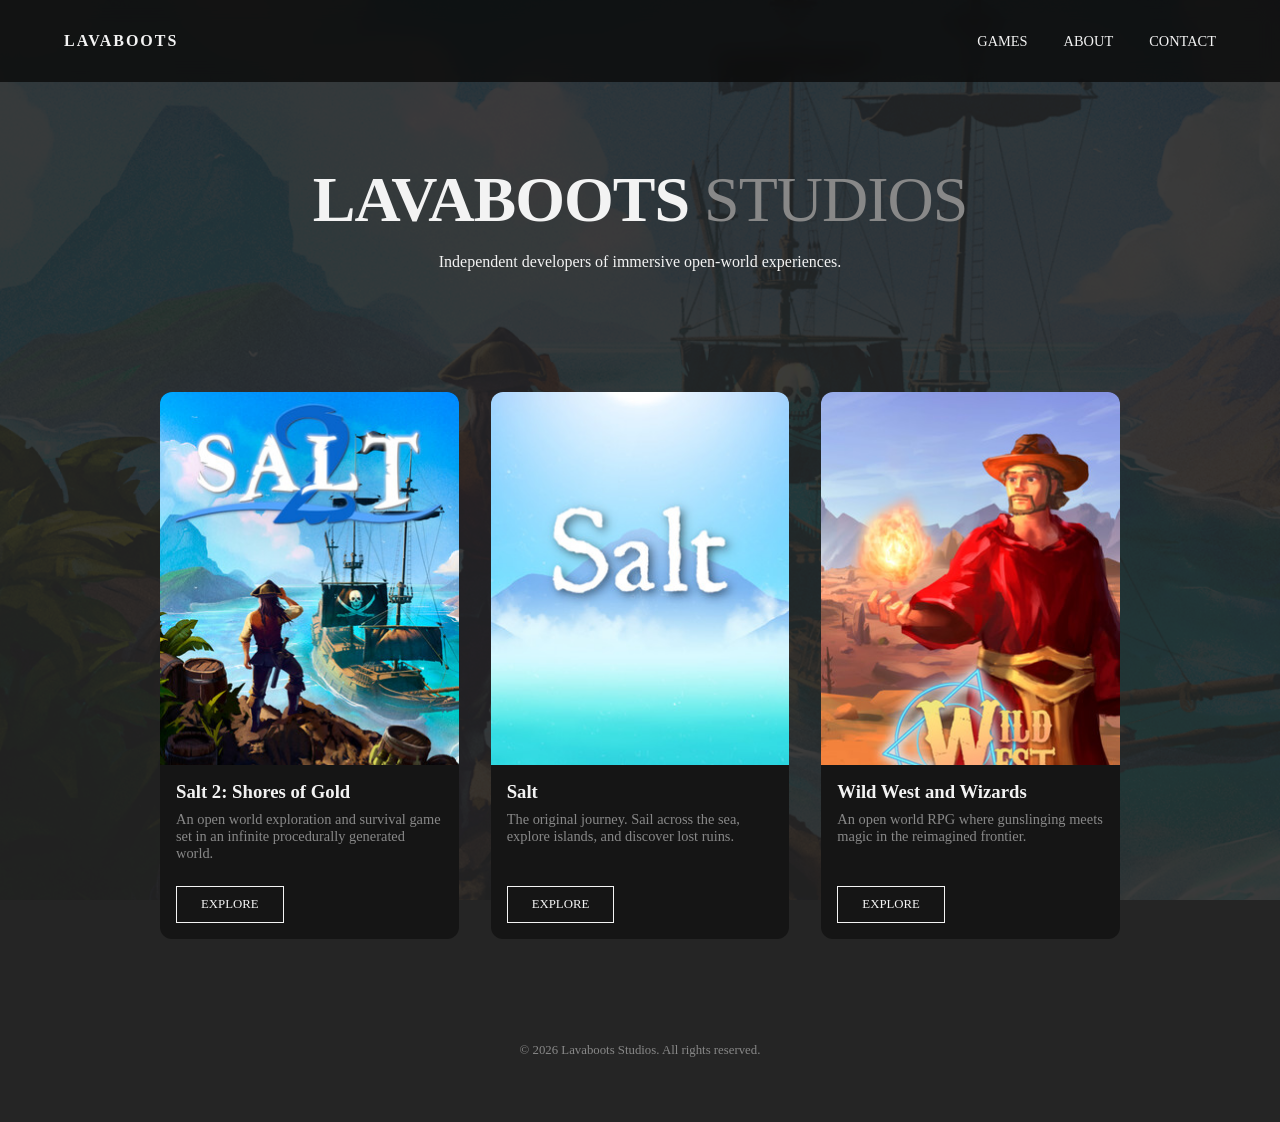
==== index.html @ 8f7a62d0 "Initial commit" ====
<!DOCTYPE html>
<html lang="en">
<head>
    <meta charset="UTF-8">
    <meta name="viewport" content="width=device-width, initial-scale=1.0">
    <title>Lavaboots Studios | Crafting Adventures</title>
    <link rel="stylesheet" href="style.css">
    <link href="https://fonts.googleapis.com/css2?family=Inter:wght@300;700&display=swap" rel="stylesheet">
</head>
<body>

    <nav>
        <div class="logo">LAVABOOTS</div>
        <div class="nav-links">
            <a href="#games">Games</a>
            <a href="#about">About</a>
            <a href="#contact">Contact</a>
        </div>
    </nav>

    <header class="hero">
        <h1>LAVABOOTS <span class="thin">STUDIOS</span></h1>
        <p>Independent developers of immersive open-world experiences.</p>
    </header>

    <section id="games" class="game-grid">
        <div class="game-card">
            <img src="Images/Salt2Logo.jpg" alt="Salt 2:Shores of Gold" class="game-img">
            <div class="game-info">
                <h3>Salt 2: Shores of Gold</h3>
                <p>An open world exploration and survival game set in an infinite procedurally generated world.</p>
                <a href="#" class="btn">Explore</a>
            </div>
        </div>

        <div class="game-card">
            <img src="Images/SaltLogo.jpg" alt="Salt" class="game-img">
            <div class="game-info">
                <h3>Salt</h3>
                <p>The original journey. Sail across the sea, explore islands, and discover lost ruins.</p>
                <a href="#" class="btn">Explore</a>
            </div>
        </div>

        <div class="game-card">
            <img src="Images/WildWestAndWizardsLogo.jpg" alt="Wild West and Wizards" class="game-img">
            <div class="game-info">
                <h3>Wild West and Wizards</h3>
                <p>An open world RPG where gunslinging meets magic in the reimagined frontier.</p>
                <a href="#" class="btn">Explore</a>
            </div>
        </div>
    </section>

    <footer>
        <p>&copy; 2026 Lavaboots Studios. All rights reserved.</p>
    </footer>

    <script src="script.js"></script>
</body>
</html>
---- style.css ----
:root {
    --bg: #0a1328;
    --card-bg: #151515;
    --accent: #f3f3f3;
    --text-muted: #888;
}

* { margin: 0; padding: 0; box-sizing: border-box; }

body {
    position: relative; /* Necessary for the positioning of the background */
    background-color: #252525; /* Fallback color */
    color: #f3f3f3;
    margin: 0;
    min-height: 100vh;
}

body::before {
    content: "";
    position: fixed; /* Stays in place while you scroll */
    top: 0;
    left: 0;
    width: 100%;
    height: 100%;
    
    /* Replace with your image path */
    background-image: url("Images/Background.png"); 
    background-size: cover;
    background-position: center;
    
    /* This controls the "fade" - 0.1 is very faded, 0.5 is half visible */
    opacity: 0.1; 
    
    z-index: -1; /* Puts it behind all your text and images */
    pointer-events: none; /* Ensures you can still click things on top of it */
}

/* Navigation */
nav {
    display: flex;
    justify-content: space-between;
    padding: 2rem 5%;
    position: sticky;
    top: 0;
    background: rgba(10, 10, 10, 0.8);
    backdrop-filter: blur(10px);
    z-index: 100;
}

.logo { font-weight: 700; letter-spacing: 2px; }

.nav-links a {
    color: var(--accent);
    text-decoration: none;
    margin-left: 2rem;
    font-size: 0.9rem;
    text-transform: uppercase;
    transition: opacity 0.3s;
}

.nav-links a:hover { opacity: 0.6; }

/* Hero */
.hero {
    height: 30vh;
    display: flex;
    flex-direction: column;
    justify-content: center;
    align-items: center;
    text-align: center;
    padding: 0 10%;
}

.hero h1 { font-size: 4rem; letter-spacing: -1px; margin-bottom: 1rem; }
.thin { font-weight: 300; color: var(--text-muted); }

/* Game Grid */
.game-grid {
    display: grid;
    /* This limits the entire section's width */
    max-width: 1000px; 
    
    /* This centers the 'box' horizontally */
    margin: 0 auto; 
    
    /* Adjust this to control the size of individual cards */
    grid-template-columns: repeat(auto-fit, minmax(280px, 1fr));
    
    gap: 2rem;
    padding: 40px 20px;
}

.game-card {
    background: var(--card-bg);
    border-radius: 12px;
    overflow: hidden;
    display: flex;
    flex-direction: column; /* Stacks image and info vertically */
    height: 100%; /* Ensures all cards in a row match the tallest one */
}

.game-card:hover { transform: translateY(-10px); }

.game-img {
    width: 100%;
    /* This ensures the image always maintains a set shape */
    aspect-ratio: 4 / 5; 
    
    /* 'cover' ensures the image fills the area without stretching */
    object-fit: cover;
    
    /* This ensures the top of the image (usually the logo) is prioritized */
    object-position: top; 
    
    display: block; 
}

.game-info {
    padding: 1rem; 
    display: flex;
    flex-direction: column;
    /* 2. Make sure it fills the remaining height of the card */
    flex-grow: 1;
}
.game-info h3 { margin-bottom: 0.5rem; }
.game-info p { color: var(--text-muted); font-size: 0.9rem; margin-bottom: 1.5rem; }

.btn {
    display: inline-block;
    padding: 0.6rem 1.5rem;
    border: 1px solid var(--accent);
    color: var(--accent);
    text-decoration: none;
    font-size: 0.8rem;
    text-transform: uppercase;
    transition: all 0.3s;

    /* 3. THE MAGIC LINE: This pushes the button to the bottom */
    margin-top: auto; 
    
    /* Optional: Keeps the button from stretching full-width */
    align-self: flex-start;
}

.btn:hover { background: var(--accent); color: var(--bg); }

footer { text-align: center; padding: 4rem; color: var(--text-muted); font-size: 0.8rem; }
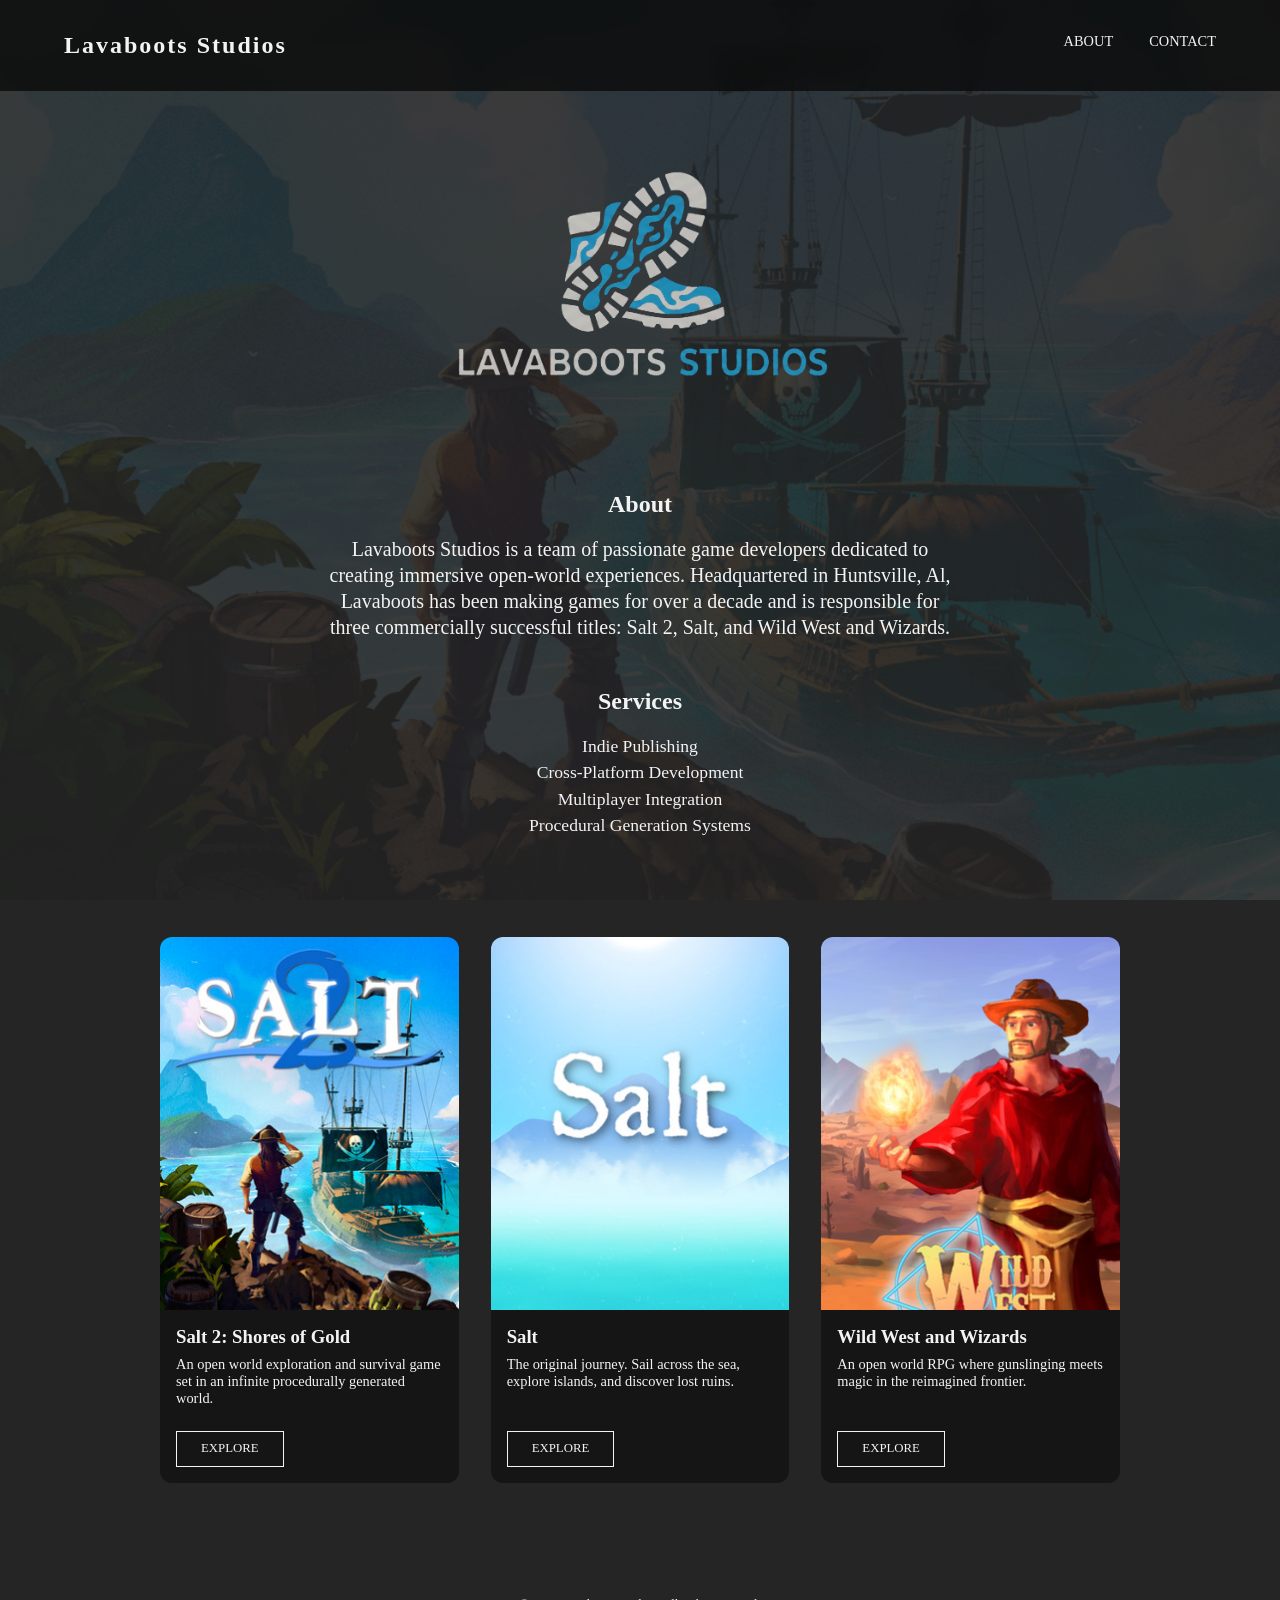
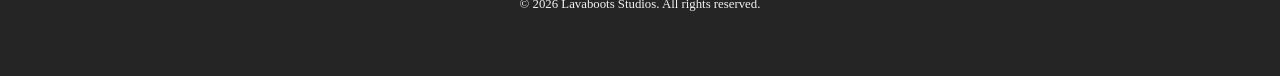
==== commit e64d313d: "Work on website" ====
--- a/index.html
+++ b/index.html
@@ -3,54 +3,71 @@
 <head>
     <meta charset="UTF-8">
     <meta name="viewport" content="width=device-width, initial-scale=1.0">
-    <title>Lavaboots Studios | Crafting Adventures</title>
+    <title>Lavaboots Studios</title>
     <link rel="stylesheet" href="style.css">
-    <link href="https://fonts.googleapis.com/css2?family=Inter:wght@300;700&display=swap" rel="stylesheet">
 </head>
 <body>
 
     <nav>
-        <div class="logo">LAVABOOTS</div>
+        <h1 class="logo">Lavaboots Studios</h1>
         <div class="nav-links">
-            <a href="#games">Games</a>
             <a href="#about">About</a>
             <a href="#contact">Contact</a>
         </div>
     </nav>
 
-    <header class="hero">
-        <h1>LAVABOOTS <span class="thin">STUDIOS</span></h1>
-        <p>Independent developers of immersive open-world experiences.</p>
-    </header>
+    <main>
+        <section class="hero">
+            <img id="image-logo" src="Images/LavabootsLogo.png" alt="Lavaboots Logo" width="400">
+            <h1>About</h1>
+            <br>
+            <p>Lavaboots Studios is a team of passionate game developers 
+            dedicated to creating immersive open-world experiences.
+            Headquartered in Huntsville, Al, Lavaboots has been making 
+            games for over a decade and is responsible for three 
+            commercially successful titles: Salt 2, Salt, and Wild West and Wizards.
+            </p>
+            <h1>Services</h1>
+            <br>
+            <ul>
+                <li>Indie Publishing</li>
+                <li>Cross-Platform Development</li>
+                <li>Multiplayer Integration</li>
+                <li>Procedural Generation Systems</li>
+            </ul>
+        </section>
 
-    <section id="games" class="game-grid">
-        <div class="game-card">
-            <img src="Images/Salt2Logo.jpg" alt="Salt 2:Shores of Gold" class="game-img">
-            <div class="game-info">
-                <h3>Salt 2: Shores of Gold</h3>
-                <p>An open world exploration and survival game set in an infinite procedurally generated world.</p>
-                <a href="#" class="btn">Explore</a>
+        <section id="games" class="game-grid">
+            <div class="game-card">
+                <img src="Images/Salt2Logo.jpg" alt="Salt 2:Shores of Gold" class="game-img">
+                <div class="game-info">
+                    <h3>Salt 2: Shores of Gold</h3>
+                    <p>An open world exploration and survival game set in an infinite procedurally generated world.</p>
+                    <a href="https://store.steampowered.com/app/1574900/Salt_2_Shores_of_Gold/" class="btn" target="_blank" aria-label="Explore Salt Two">Explore</a>
+                </div>
             </div>
-        </div>
 
-        <div class="game-card">
-            <img src="Images/SaltLogo.jpg" alt="Salt" class="game-img">
-            <div class="game-info">
-                <h3>Salt</h3>
-                <p>The original journey. Sail across the sea, explore islands, and discover lost ruins.</p>
-                <a href="#" class="btn">Explore</a>
+            <div class="game-card">
+                <img src="Images/SaltLogo.jpg" alt="Salt" class="game-img">
+                <div class="game-info">
+                    <h3>Salt</h3>
+                    <p>The original journey. Sail across the sea, explore islands, and discover lost ruins.</p>
+                    <a href="https://store.steampowered.com/app/327860/Salt/" class="btn" target="_blank" aria-label="Explore Salt One">Explore</a>
+                </div>
             </div>
-        </div>
 
-        <div class="game-card">
-            <img src="Images/WildWestAndWizardsLogo.jpg" alt="Wild West and Wizards" class="game-img">
-            <div class="game-info">
-                <h3>Wild West and Wizards</h3>
-                <p>An open world RPG where gunslinging meets magic in the reimagined frontier.</p>
-                <a href="#" class="btn">Explore</a>
+            <div class="game-card">
+                <img src="Images/WildWestAndWizardsLogo.jpg" alt="Wild West and Wizards" class="game-img">
+                <div class="game-info">
+                    <h3>Wild West and Wizards</h3>
+                    <p>An open world RPG where gunslinging meets magic in the reimagined frontier.</p>
+                    <a href="https://store.steampowered.com/app/1071290/Wild_West_and_Wizards/" class="btn" target="_blank" aria-label="Explore Wild West and Wizards">Explore</a>
+                </div>
             </div>
-        </div>
-    </section>
+        </section>
+
+    </main>
+
 
     <footer>
         <p>&copy; 2026 Lavaboots Studios. All rights reserved.</p>
--- a/style.css
+++ b/style.css
@@ -5,11 +5,15 @@
     --text-muted: #888;
 }
 
-* { margin: 0; padding: 0; box-sizing: border-box; }
+* {
+     margin: 0; 
+     padding: 0; 
+     box-sizing: border-box; 
+    }
 
 body {
-    position: relative; /* Necessary for the positioning of the background */
-    background-color: #252525; /* Fallback color */
+    position: relative;
+    background-color: #252525;
     color: #f3f3f3;
     margin: 0;
     min-height: 100vh;
@@ -17,25 +21,19 @@
 
 body::before {
     content: "";
-    position: fixed; /* Stays in place while you scroll */
+    position: fixed;
     top: 0;
     left: 0;
     width: 100%;
     height: 100%;
-    
-    /* Replace with your image path */
     background-image: url("Images/Background.png"); 
     background-size: cover;
     background-position: center;
-    
-    /* This controls the "fade" - 0.1 is very faded, 0.5 is half visible */
     opacity: 0.1; 
-    
-    z-index: -1; /* Puts it behind all your text and images */
-    pointer-events: none; /* Ensures you can still click things on top of it */
+    z-index: -1;
+    pointer-events: none;
 }
 
-/* Navigation */
 nav {
     display: flex;
     justify-content: space-between;
@@ -47,7 +45,11 @@
     z-index: 100;
 }
 
-.logo { font-weight: 700; letter-spacing: 2px; }
+.logo { 
+    font-size: 1.5rem;
+    font-weight: bold;
+    letter-spacing: 2px; 
+}
 
 .nav-links a {
     color: var(--accent);
@@ -58,36 +60,41 @@
     transition: opacity 0.3s;
 }
 
-.nav-links a:hover { opacity: 0.6; }
+.nav-links a:hover { 
+    opacity: 0.6; 
+}
 
-/* Hero */
 .hero {
-    height: 30vh;
+    font-family: 'Times New Roman', Times, serif;
     display: flex;
     flex-direction: column;
     justify-content: center;
     align-items: center;
     text-align: center;
-    padding: 0 10%;
+    margin-bottom: 3rem;
 }
 
-.hero h1 { font-size: 4rem; letter-spacing: -1px; margin-bottom: 1rem; }
-.thin { font-weight: 300; color: var(--text-muted); }
+.hero p {
+    max-width: 50%;
+    font-size: 1.25rem;
+    margin: auto;
+    line-height: 1.3;
+    margin-bottom: 3rem;
+}
 
-/* Game Grid */
+.hero ul{
+    font-size: 1.1rem;
+    list-style-type: none;
+    line-height: 1.5;
+}
+
 .game-grid {
     display: grid;
-    /* This limits the entire section's width */
     max-width: 1000px; 
-    
-    /* This centers the 'box' horizontally */
     margin: 0 auto; 
-    
-    /* Adjust this to control the size of individual cards */
     grid-template-columns: repeat(auto-fit, minmax(280px, 1fr));
-    
     gap: 2rem;
-    padding: 40px 20px;
+    padding: 50px 20px;
 }
 
 .game-card {
@@ -95,23 +102,15 @@
     border-radius: 12px;
     overflow: hidden;
     display: flex;
-    flex-direction: column; /* Stacks image and info vertically */
-    height: 100%; /* Ensures all cards in a row match the tallest one */
+    flex-direction: column;
+    height: 100%; 
 }
-
-.game-card:hover { transform: translateY(-10px); }
 
 .game-img {
     width: 100%;
-    /* This ensures the image always maintains a set shape */
     aspect-ratio: 4 / 5; 
-    
-    /* 'cover' ensures the image fills the area without stretching */
     object-fit: cover;
-    
-    /* This ensures the top of the image (usually the logo) is prioritized */
     object-position: top; 
-    
     display: block; 
 }
 
@@ -119,11 +118,16 @@
     padding: 1rem; 
     display: flex;
     flex-direction: column;
-    /* 2. Make sure it fills the remaining height of the card */
     flex-grow: 1;
 }
-.game-info h3 { margin-bottom: 0.5rem; }
-.game-info p { color: var(--text-muted); font-size: 0.9rem; margin-bottom: 1.5rem; }
+.game-info h3 { 
+    margin-bottom: 0.5rem; 
+}
+
+.game-info p { 
+    font-size: 0.9rem;
+    margin-bottom: 1.5rem; 
+}
 
 .btn {
     display: inline-block;
@@ -134,14 +138,17 @@
     font-size: 0.8rem;
     text-transform: uppercase;
     transition: all 0.3s;
-
-    /* 3. THE MAGIC LINE: This pushes the button to the bottom */
     margin-top: auto; 
-    
-    /* Optional: Keeps the button from stretching full-width */
     align-self: flex-start;
 }
 
-.btn:hover { background: var(--accent); color: var(--bg); }
+.btn:hover {
+     background: var(--accent); 
+     color: var(--bg); 
+    }
 
-footer { text-align: center; padding: 4rem; color: var(--text-muted); font-size: 0.8rem; }+footer { 
+    text-align: center; 
+    padding: 4rem; 
+    font-size: 0.8rem; 
+}
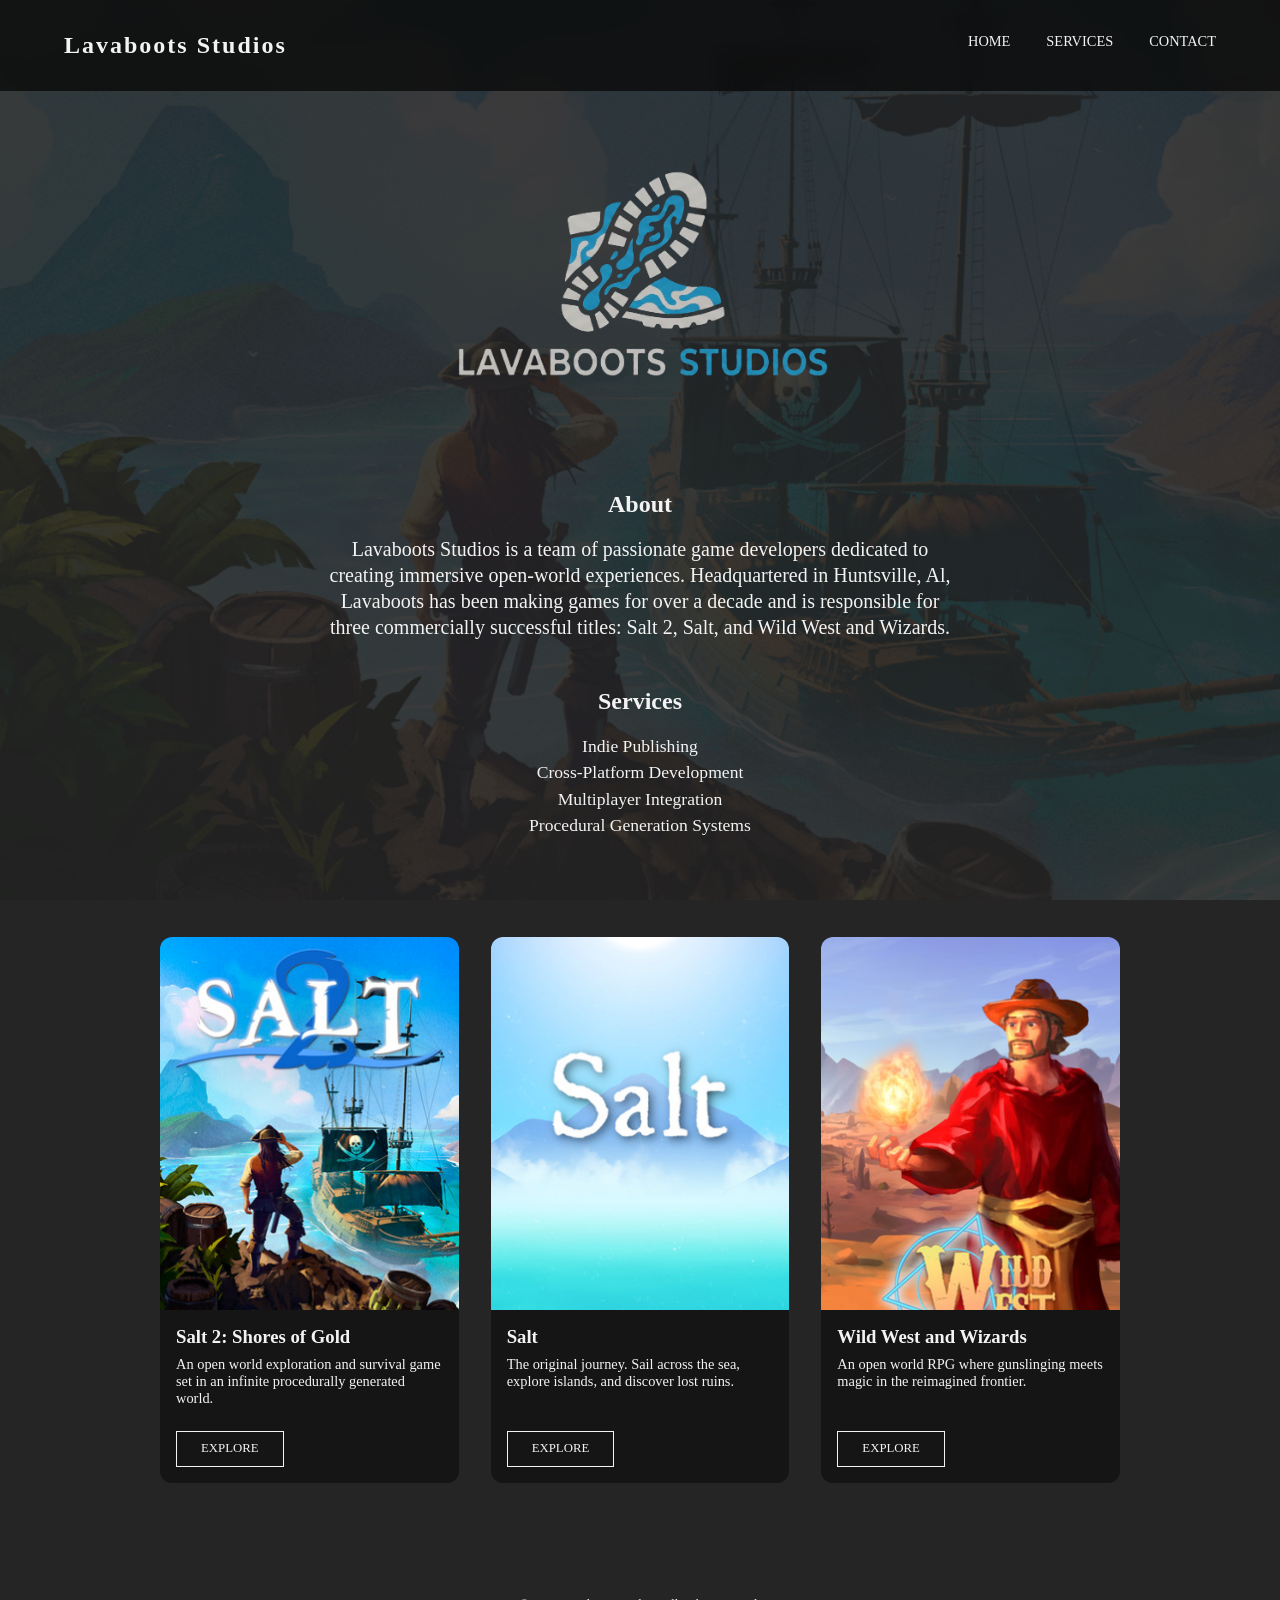
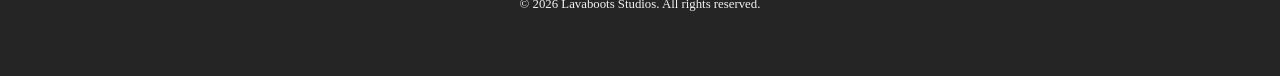
==== commit 61c3238c: "Website changes" ====
--- a/index.html
+++ b/index.html
@@ -7,12 +7,12 @@
     <link rel="stylesheet" href="style.css">
 </head>
 <body>
-
     <nav>
         <h1 class="logo">Lavaboots Studios</h1>
         <div class="nav-links">
-            <a href="#about">About</a>
-            <a href="#contact">Contact</a>
+            <a href="index.html">Home</a>
+            <a href="services.html">Services</a>
+            <a href="contact.html">Contact</a>
         </div>
     </nav>
 
--- a/style.css
+++ b/style.css
@@ -147,6 +147,91 @@
      color: var(--bg); 
     }
 
+.services-section {
+    padding: 60px 5%;
+    text-align: center;
+    max-width: 1100px;
+    margin: 0 auto;
+}
+
+.section-title {
+    margin-bottom: 3rem;
+    font-size: 2.5rem;
+    text-transform: uppercase;
+}
+
+.services-grid {
+    display: flex;
+    flex-wrap: wrap;
+    gap: 3rem;
+    text-align: left;
+}
+
+.service-item h3 {
+    color: var(--accent);
+    margin-bottom: 1rem;
+    border-left: 3px solid var(--accent);
+    padding-left: 10px;
+}
+
+.service-item p {
+    line-height: 1.6;
+    color: #ccc;
+    font-size: 0.95rem;
+}
+
+.contact-section {
+    padding: 80px 5%;
+    max-width: 50%;
+    margin: 0 auto;
+    text-align: center;
+}
+
+.contact-subtitle {
+    font-size: 1.2rem;
+    margin-bottom: 2rem;
+}
+
+.contact-form {
+    background: var(--card-bg);
+    padding: 2rem;
+    border-radius: 12px;
+    text-align: left;
+}
+
+.form-group {
+    margin-bottom: 1.5rem;
+}
+
+.form-group label {
+    display: block;
+    margin-bottom: 0.5rem;
+    font-size: 0.9rem;
+}
+
+.form-group input, 
+
+.form-group textarea {
+    width: 100%;
+    padding: 0.8rem;
+    background: #252525;
+    border: 1px solid #444;
+    color: white;
+    border-radius: 4px;
+    font-family: inherit;
+}
+
+.form-group textarea:focus {
+    outline: none;
+    border-color: var(--accent);
+}
+
+.submit-btn {
+    width: 100%;
+    cursor: pointer;
+    background: transparent;
+}
+
 footer { 
     text-align: center; 
     padding: 4rem; 
